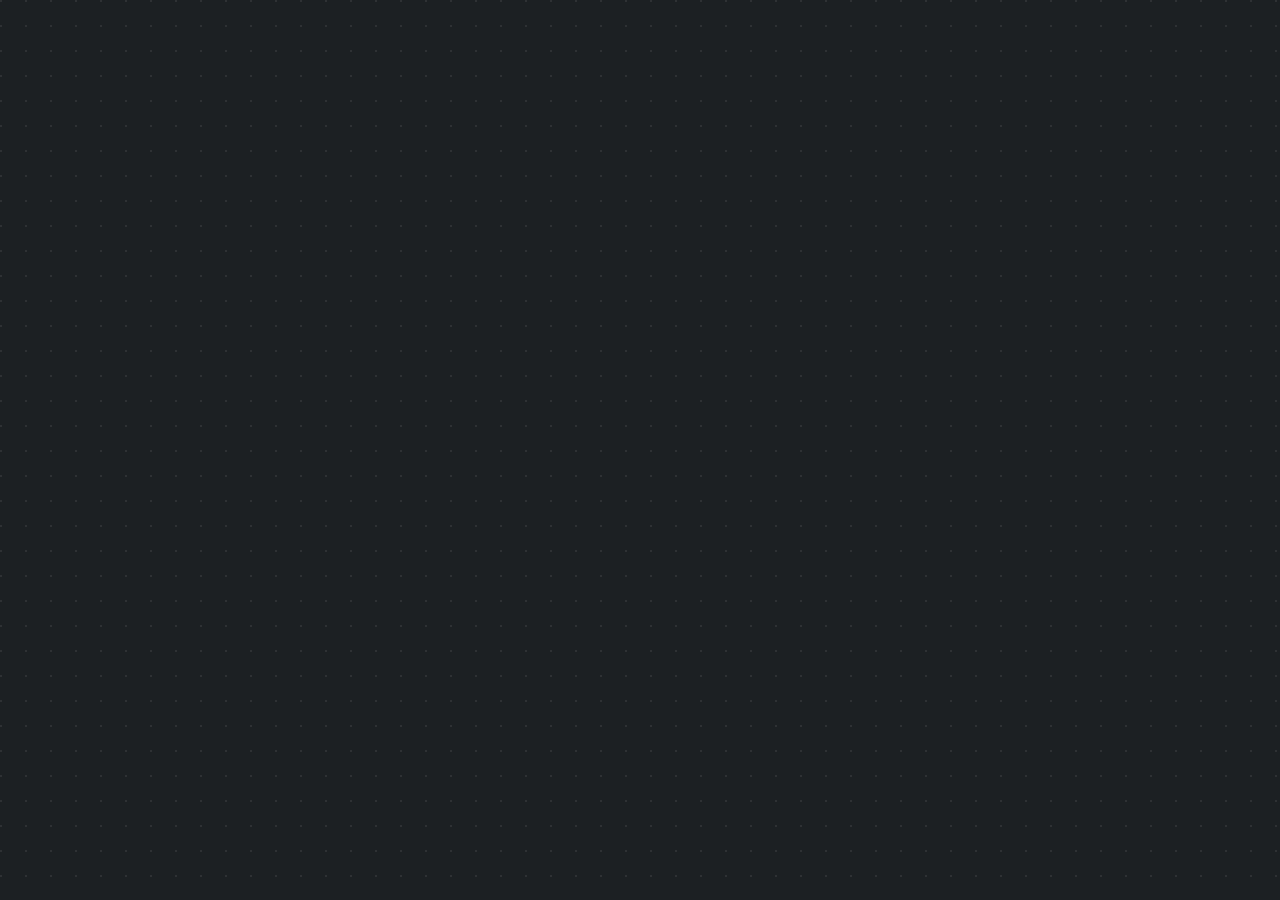
==== index.html @ c599a2c0 "init: project setup" ====
<!DOCTYPE html>
<html lang="en">
<head>
    <meta charset="UTF-8">
    <meta name="viewport" content="width=device-width, initial-scale=1.0">
    <title>CV</title>
    <link rel="stylesheet" href="style.css">
</head>
<body>
    
</body>
</html>
---- style.css ----
:root {
  --bg-color: #1c2023;
  --card-bg-color: #151716;
  --text-primary: #e0e0e0;
  --text-secondary: #a0a0a0;
  --accent-color-1: #00bfff;
  --accent-color-2: #bb9af7;
  --border-color-hover: rgba(255, 255, 255, 0.3);
}

* {
  margin: 0;
  padding: 0;
  box-sizing: border-box;
}

body {
  background-color: var(--bg-color);
  background-image: radial-gradient(
    circle at 1px 1px,
    rgba(255, 255, 255, 0.08) 1px,
    transparent 0
  );
  background-size: 25px 25px;
  color: var(--text-primary);
  font-family: "Inter", -apple-system, BlinkMacSystemFont, "Segoe UI", Roboto,
    sans-serif;
  display: flex;
  justify-content: center;
  align-items: center;
  min-height: 100vh;
  padding: 2rem;
}

.container {
  display: flex;
  align-items: center;
  justify-content: center;
  gap: 4rem;
  max-width: 1200px;
  width: 100%;
}

.info-column {
  max-width: 450px;
  display: flex;
  flex-direction: column;
  gap: 1.5rem;
}

.name {
  font-size: 4rem;
  font-weight: 800;
  letter-spacing: -2px;
  animation: neon-glow 3s ease-in-out infinite;
}

.title {
  font-size: 1.5rem;
  font-weight: 500;
  color: var(--accent-color-1);
}

.bio {
  font-size: 1.1rem;
  line-height: 1.6;
  color: var(--text-secondary);
}

.social-links {
  display: flex;
  gap: 1.5rem;
  margin-top: 1rem;
}

.social-links a {
  color: var(--text-secondary);
  transition: color 0.3s ease, transform 0.3s ease;
}

.social-links a:hover {
  color: var(--accent-color-1);
  transform: translateY(-3px);
}

.video-column {
  flex-shrink: 0;
}

.video-card {
  background: var(--card-bg-color);
  border-radius: 40px;
  padding: 1.5rem;
  box-shadow: 0 10px 40px rgba(0, 0, 0, 0.2);
  border: 1px solid transparent;
  transition: transform 0.4s ease-in-out, box-shadow 0.4s ease-in-out,
    border-color 0.4s ease-in-out;
}

.video-card:hover {
  transform: translateY(-8px) scale(1.02);
  box-shadow: 0 20px 50px rgba(0, 0, 0, 0.3);
  border-color: var(--border-color-hover);
}

.rounded-video {
  width: 400px;
  height: 400px;
  border-radius: 50px;
  object-fit: cover;
  display: block;
}

@media (max-width: 900px) {
  .container {
    flex-direction: column;
    text-align: center;
    gap: 3rem;
  }
  .social-links {
    justify-content: center;
  }
  .rounded-video {
    width: 100%;
    max-width: 400px;
    height: auto;
  }
}

.fade-in-up {
  opacity: 0;
  transform: translateY(30px);
  transition: opacity 0.6s ease-out, transform 0.6s ease-out;
}

.fade-in-up.visible {
  opacity: 1;
  transform: translateY(0);
}

.fade-in-up:nth-child(2) {
  transition-delay: 0.2s;
}

@keyframes neon-glow {
  0% {
    text-shadow: 0 0 5px rgba(0, 191, 255, 0.4), 0 0 10px rgba(0, 191, 255, 0.3);
  }
  50% {
    text-shadow: 0 0 8px rgba(0, 191, 255, 0.7), 0 0 20px rgba(0, 191, 255, 0.5),
      0 0 30px rgba(187, 154, 247, 0.2);
  }
  100% {
    text-shadow: 0 0 5px rgba(0, 191, 255, 0.4), 0 0 10px rgba(0, 191, 255, 0.3);
  }
}
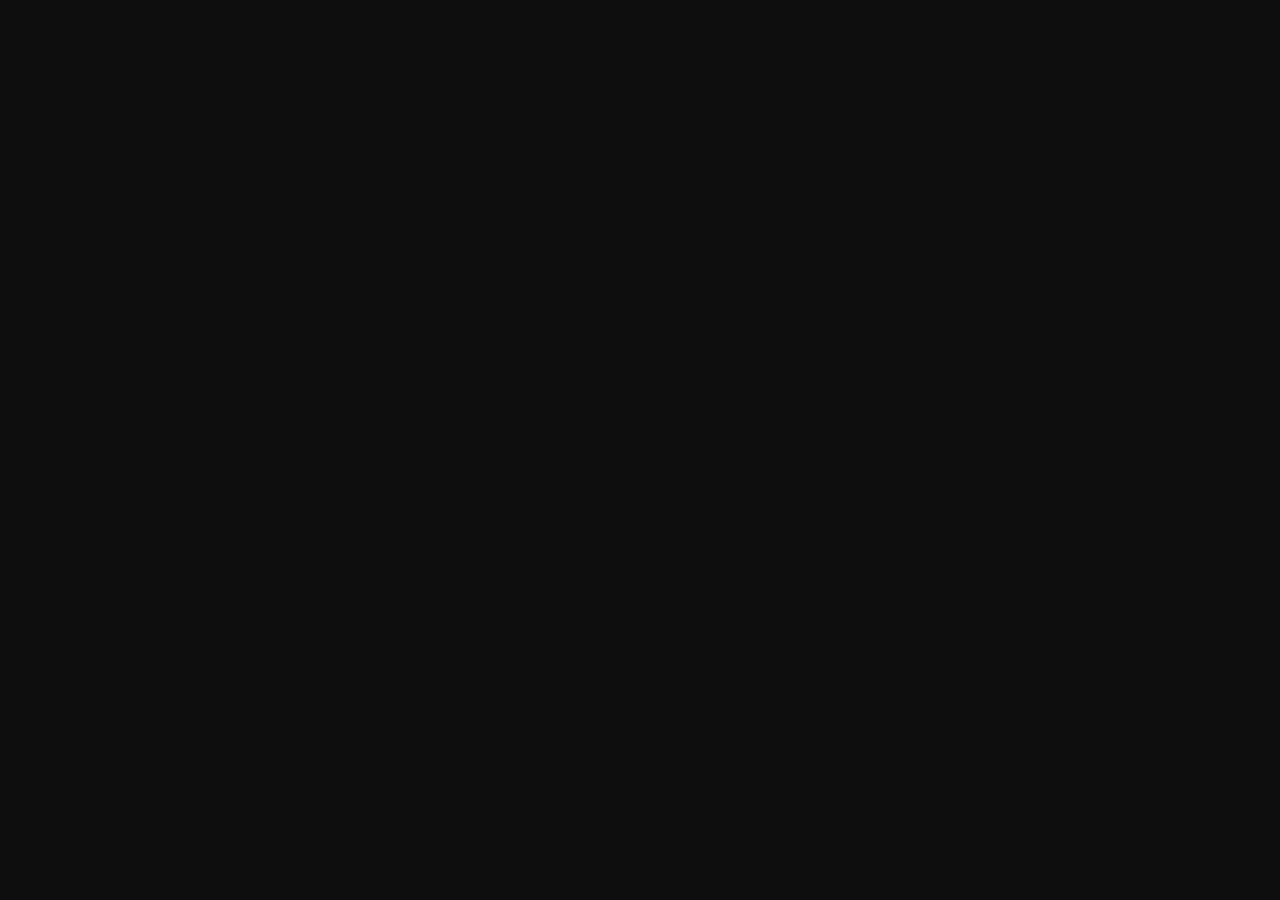
==== commit cfe2a932: "feat: add base styles and connect fonts" ====
--- a/index.html
+++ b/index.html
@@ -5,6 +5,7 @@
     <meta name="viewport" content="width=device-width, initial-scale=1.0">
     <title>CV</title>
     <link rel="stylesheet" href="style.css">
+    <link href="https://fonts.googleapis.com/css2?family=Syne:wght@700;800&family=DM+Mono:wght@300;400&display=swap" rel="stylesheet">
 </head>
 <body>
     
--- a/style.css
+++ b/style.css
@@ -1,156 +1,12 @@
-:root {
-  --bg-color: #1c2023;
-  --card-bg-color: #151716;
-  --text-primary: #e0e0e0;
-  --text-secondary: #a0a0a0;
-  --accent-color-1: #00bfff;
-  --accent-color-2: #bb9af7;
-  --border-color-hover: rgba(255, 255, 255, 0.3);
-}
-
-* {
-  margin: 0;
-  padding: 0;
-  box-sizing: border-box;
+*, *::before, *::after {
+    box-sizing: border-box;
+    margin: 0;
+    padding: 0;
 }
 
 body {
-  background-color: var(--bg-color);
-  background-image: radial-gradient(
-    circle at 1px 1px,
-    rgba(255, 255, 255, 0.08) 1px,
-    transparent 0
-  );
-  background-size: 25px 25px;
-  color: var(--text-primary);
-  font-family: "Inter", -apple-system, BlinkMacSystemFont, "Segoe UI", Roboto,
-    sans-serif;
-  display: flex;
-  justify-content: center;
-  align-items: center;
-  min-height: 100vh;
-  padding: 2rem;
+    font-family: 'DM Mono', monospace;
+    background-color: #0e0e0e;
+    color: #e8e8e8;
 }
 
-.container {
-  display: flex;
-  align-items: center;
-  justify-content: center;
-  gap: 4rem;
-  max-width: 1200px;
-  width: 100%;
-}
-
-.info-column {
-  max-width: 450px;
-  display: flex;
-  flex-direction: column;
-  gap: 1.5rem;
-}
-
-.name {
-  font-size: 4rem;
-  font-weight: 800;
-  letter-spacing: -2px;
-  animation: neon-glow 3s ease-in-out infinite;
-}
-
-.title {
-  font-size: 1.5rem;
-  font-weight: 500;
-  color: var(--accent-color-1);
-}
-
-.bio {
-  font-size: 1.1rem;
-  line-height: 1.6;
-  color: var(--text-secondary);
-}
-
-.social-links {
-  display: flex;
-  gap: 1.5rem;
-  margin-top: 1rem;
-}
-
-.social-links a {
-  color: var(--text-secondary);
-  transition: color 0.3s ease, transform 0.3s ease;
-}
-
-.social-links a:hover {
-  color: var(--accent-color-1);
-  transform: translateY(-3px);
-}
-
-.video-column {
-  flex-shrink: 0;
-}
-
-.video-card {
-  background: var(--card-bg-color);
-  border-radius: 40px;
-  padding: 1.5rem;
-  box-shadow: 0 10px 40px rgba(0, 0, 0, 0.2);
-  border: 1px solid transparent;
-  transition: transform 0.4s ease-in-out, box-shadow 0.4s ease-in-out,
-    border-color 0.4s ease-in-out;
-}
-
-.video-card:hover {
-  transform: translateY(-8px) scale(1.02);
-  box-shadow: 0 20px 50px rgba(0, 0, 0, 0.3);
-  border-color: var(--border-color-hover);
-}
-
-.rounded-video {
-  width: 400px;
-  height: 400px;
-  border-radius: 50px;
-  object-fit: cover;
-  display: block;
-}
-
-@media (max-width: 900px) {
-  .container {
-    flex-direction: column;
-    text-align: center;
-    gap: 3rem;
-  }
-  .social-links {
-    justify-content: center;
-  }
-  .rounded-video {
-    width: 100%;
-    max-width: 400px;
-    height: auto;
-  }
-}
-
-.fade-in-up {
-  opacity: 0;
-  transform: translateY(30px);
-  transition: opacity 0.6s ease-out, transform 0.6s ease-out;
-}
-
-.fade-in-up.visible {
-  opacity: 1;
-  transform: translateY(0);
-}
-
-.fade-in-up:nth-child(2) {
-  transition-delay: 0.2s;
-}
-
-@keyframes neon-glow {
-  0% {
-    text-shadow: 0 0 5px rgba(0, 191, 255, 0.4), 0 0 10px rgba(0, 191, 255, 0.3);
-  }
-  50% {
-    text-shadow: 0 0 8px rgba(0, 191, 255, 0.7), 0 0 20px rgba(0, 191, 255, 0.5),
-      0 0 30px rgba(187, 154, 247, 0.2);
-  }
-  100% {
-    text-shadow: 0 0 5px rgba(0, 191, 255, 0.4), 0 0 10px rgba(0, 191, 255, 0.3);
-  }
-}
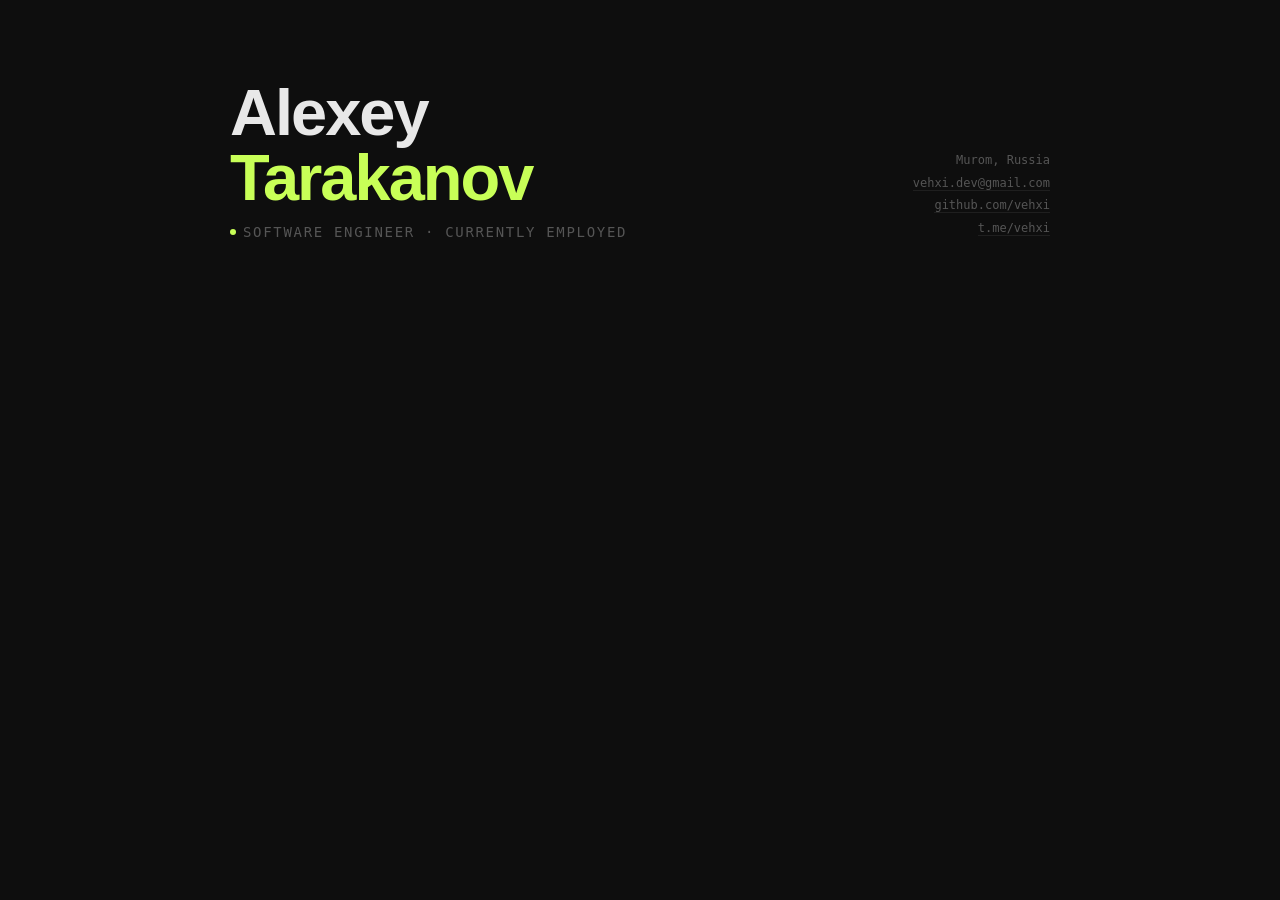
==== commit 6ed60f9b: "feat: add header section" ====
--- a/index.html
+++ b/index.html
@@ -8,6 +8,25 @@
     <link href="https://fonts.googleapis.com/css2?family=Syne:wght@700;800&family=DM+Mono:wght@300;400&display=swap" rel="stylesheet">
 </head>
 <body>
-    
+    <div class="container">
+        <header>
+            <div>
+                <h1 class="name">Alexey<br><span>Tarakanov</span></h1>
+                <div class="title-badge">Software Engineer · Currently employed</div>
+            </div>
+            <div class="header-contacts">
+                <div>Murom, Russia</div>
+                <div><a href="mailto:vehxi.dev@gmail.com">vehxi.dev@gmail.com</a></div>
+                <div><a href="https://github.com/vehxi" target="_blank">github.com/vehxi</a></div>
+                <div><a href="https://www.t.me/vehxi" target="_blank">t.me/vehxi</a></div>
+            </div>
+        </header>
+        <main>
+
+        </main>
+        <footer>
+
+        </footer>
+    </div>
 </body>
 </html>
--- a/style.css
+++ b/style.css
@@ -10,3 +10,74 @@
     color: #e8e8e8;
 }
 
+.container {
+    max-width: 900px;
+    margin: 0 auto;
+    padding: 80px 40px 120px;
+}
+
+header {
+    display: flex;
+    justify-content: space-between;
+    align-items: flex-end;
+}
+
+.name {
+    font-family: 'Syne', sans-serif;
+    font-size: 65px;
+    font-weight: 800;
+    line-height: 1;
+    letter-spacing: -2px;
+    color: #e8e8e8;
+}
+
+.name span {
+    color: #c8ff57;
+}
+
+.header-contacts {
+    display: flex;
+    flex-direction: column;
+    align-items:flex-end;
+    font-size: 12px;
+    color: #555;
+    line-height: 1.9;
+}
+
+.header-contacts a {
+    color: #555;
+    text-decoration: none;
+    border-bottom: 1px solid #1f1f1f;
+    transition: color .2s, border-color .2s;
+}
+
+.header-contacts a:hover {
+    color: #c8ff57;
+    border-color: #c8ff57;
+}
+
+.title-badge {
+    display: inline-flex;
+    align-items: center;
+    gap: 7px;
+    margin-top: 14px;
+    font-size: 14px;
+    letter-spacing: .12em;
+    text-transform: uppercase;
+    color: #555;
+}
+
+.title-badge::before {
+    content: '';
+    display: inline-block;
+    width: 6px;
+    height: 6px;
+    border-radius: 50%;
+    background-color: #c8ff57;
+    animation: pulse 2s infinite;
+}
+
+@keyframes pulse {
+    0%, 100% { opacity: 1; }
+    50% { opacity: .3; }
+}
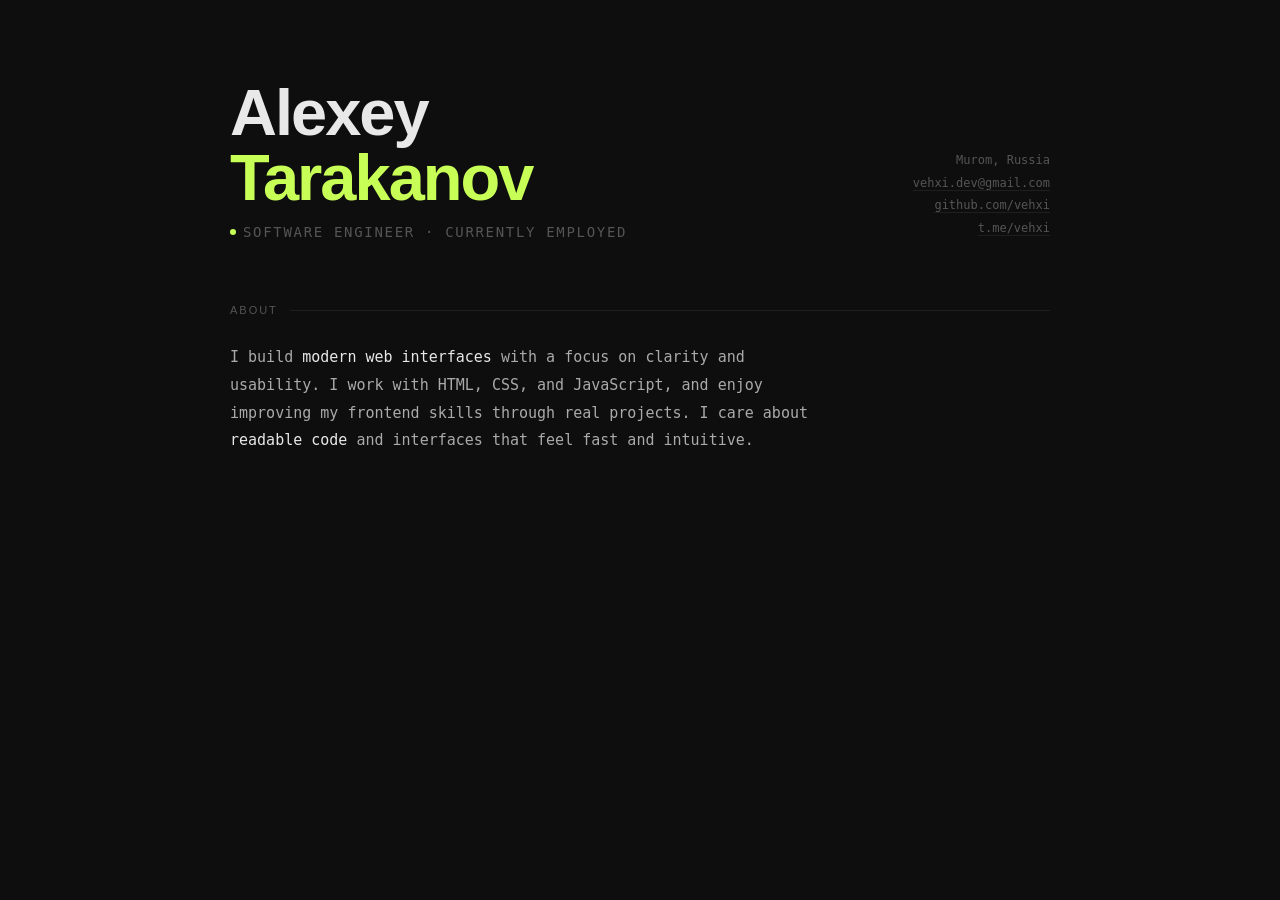
==== commit 5963653e: "feat: add about section" ====
--- a/index.html
+++ b/index.html
@@ -22,7 +22,10 @@
             </div>
         </header>
         <main>
-
+            <section class="about">
+                <h2 class="section-label">About</h2>
+                <p>I build <span>modern web interfaces</span> with a focus on clarity and usability. I work with HTML, CSS, and JavaScript, and enjoy improving my frontend skills through real projects. I care about <span>readable code</span> and interfaces that feel fast and intuitive.</p>
+            </section>
         </main>
         <footer>
 
--- a/style.css
+++ b/style.css
@@ -80,4 +80,38 @@
 @keyframes pulse {
     0%, 100% { opacity: 1; }
     50% { opacity: .3; }
+}
+
+.about {
+    margin-top: 64px;
+}
+
+.section-label {
+    display: flex;
+    font-family: 'Syne', sans-serif;
+    font-size: 11px;
+    font-weight: 500;
+    text-transform: uppercase;
+    letter-spacing: .18em;
+    margin-bottom: 28px;
+    color: #555;
+    align-items: center;
+    gap: 12px;
+}
+
+.section-label::after {
+    content: '';
+    flex-grow: 1;
+    height: 1px;
+    background-color: #1f1f1f;
+}
+
+.about p {
+    font-size: 15px;
+    line-height: 1.85;
+    color: #aaa;
+    max-width: 600px;
+}
+.about p span {
+    color: #e8e8e8
 }
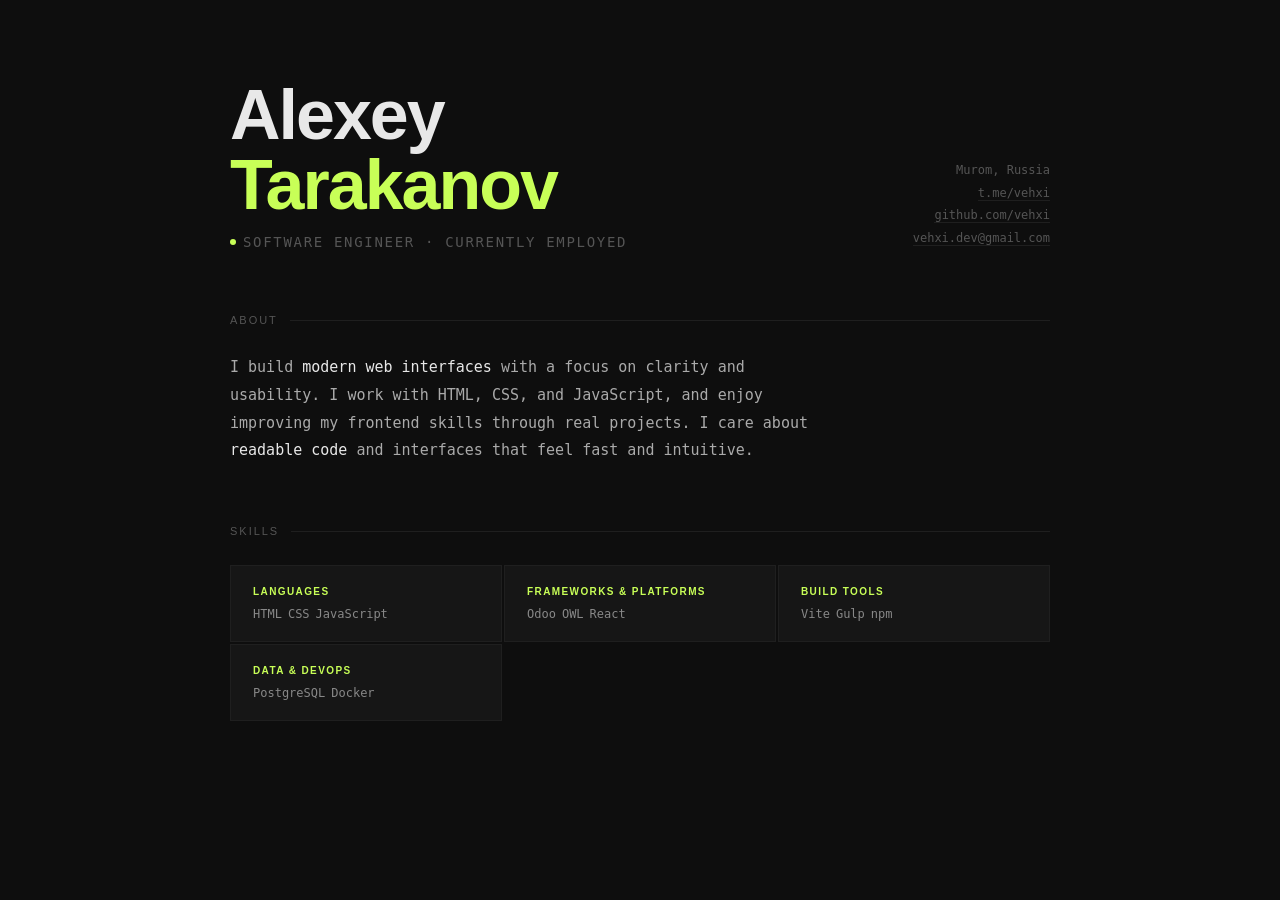
==== commit 55a1f91b: "feat: add skills section" ====
--- a/index.html
+++ b/index.html
@@ -16,16 +16,55 @@
             </div>
             <div class="header-contacts">
                 <div>Murom, Russia</div>
+                <div><a href="https://www.t.me/vehxi" target="_blank">t.me/vehxi</a></div>
+                <div><a href="https://github.com/vehxi" target="_blank">github.com/vehxi</a></div>
                 <div><a href="mailto:vehxi.dev@gmail.com">vehxi.dev@gmail.com</a></div>
-                <div><a href="https://github.com/vehxi" target="_blank">github.com/vehxi</a></div>
-                <div><a href="https://www.t.me/vehxi" target="_blank">t.me/vehxi</a></div>
             </div>
         </header>
         <main>
+
             <section class="about">
                 <h2 class="section-label">About</h2>
                 <p>I build <span>modern web interfaces</span> with a focus on clarity and usability. I work with HTML, CSS, and JavaScript, and enjoy improving my frontend skills through real projects. I care about <span>readable code</span> and interfaces that feel fast and intuitive.</p>
             </section>
+
+            <section class="skills">
+                <h2 class="section-label">Skills</h2>
+                <div class="skills-grid">
+                    <div class="skill-group">
+                        <h3>Languages</h3>
+                        <div class="skill-list">
+                            <span>HTML</span>
+                            <span>CSS</span>
+                            <span>JavaScript</span>
+                        </div>
+                    </div>
+                    <div class="skill-group">
+                        <h3>Frameworks & Platforms</h3>
+                        <div class="skill-list">
+                            <span>Odoo</span>
+                            <span>OWL</span>
+                            <span>React</span>
+                        </div>
+                    </div>
+                    <div class="skill-group">
+                        <h3>Build Tools</h3>
+                        <div class="skill-list">
+                            <span>Vite</span>
+                            <span>Gulp</span>
+                            <span>npm</span>
+                        </div>
+                    </div>
+                    <div class="skill-group">
+                        <h3>Data & DevOps</h3>
+                        <div class="skill-list">
+                            <span>PostgreSQL</span>
+                            <span>Docker</span>
+                        </div>
+                    </div>
+                </div>
+            </section>
+
         </main>
         <footer>
 
--- a/style.css
+++ b/style.css
@@ -24,7 +24,7 @@
 
 .name {
     font-family: 'Syne', sans-serif;
-    font-size: 65px;
+    font-size: 70px;
     font-weight: 800;
     line-height: 1;
     letter-spacing: -2px;
@@ -114,4 +114,53 @@
 }
 .about p span {
     color: #e8e8e8
+}
+
+.skills {
+    margin-top: 60px;
+}
+
+.skills-grid {
+    display: grid;
+    grid-template-columns: repeat(auto-fill, minmax(220px, 1fr));
+    gap: 2px;
+}
+
+.skill-group {
+    background-color: #161616;
+    padding: 20px 22px;
+    border: 1px solid #1f1f1f;
+    transition: border-color .25s, background .25s;
+    cursor: default;
+}
+
+.skill-group:hover {
+    border-color: #c8ff57;
+    background-color: #1a1f10;
+}
+
+.skill-group h3 {
+    font-family: 'Syne', sans-serif;
+    font-size: 10px;
+    font-weight: 700;
+    letter-spacing: .14em;
+    text-transform: uppercase;
+    color: #c8ff57;
+    margin-bottom: 10px;
+}
+
+.skill-list {
+    display: flex;
+    flex-wrap: wrap;
+    gap: 6px;
+}
+
+.skill-list span {
+    font-size: 12px;
+    color: #888;
+    transition: color .2s;
+}
+
+.skill-group:hover .skill-list span {
+    color: #e8e8e8;
 }
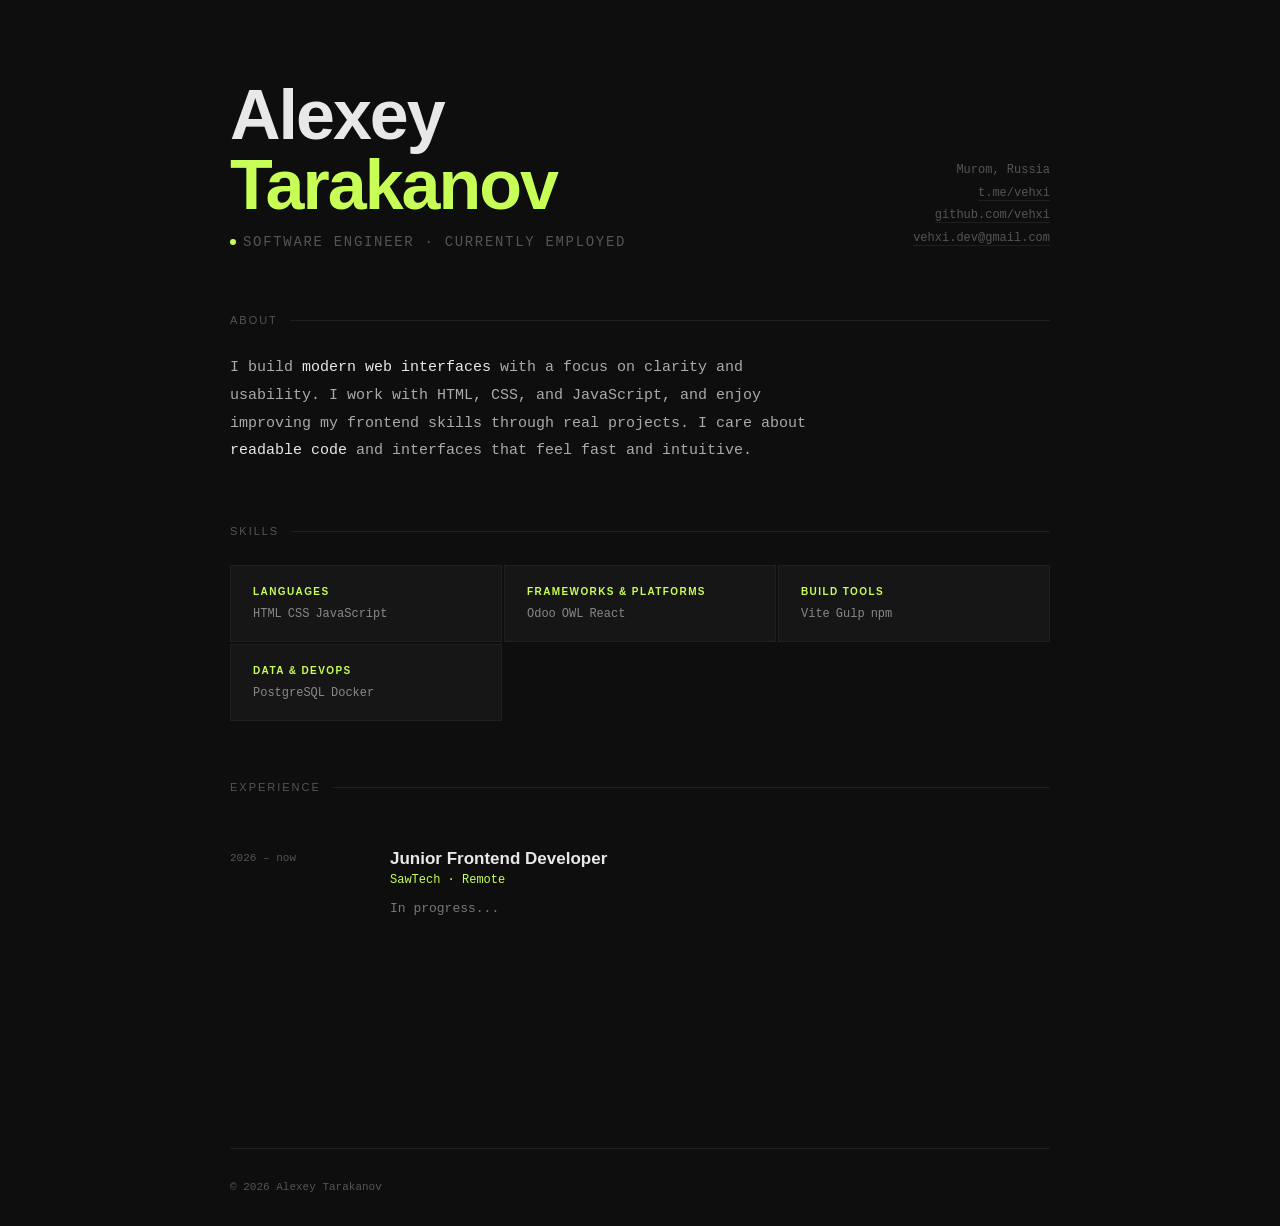
==== commit a9f8e7a3: "fix: sticky footer" ====
--- a/index.html
+++ b/index.html
@@ -65,9 +65,21 @@
                 </div>
             </section>
 
+            <section class="experience">
+                <h2 class="section-label">Experience</h2>
+
+                <div class="exp-item">
+                    <div class="exp-period">2026 – now</div>
+                    <div>
+                        <div class="exp-role">Junior Frontend Developer</div>
+                        <div class="exp-company">SawTech · Remote</div>
+                        <p class="exp-desc">In progress...</p>
+                    </div>
+                </div>
+                
         </main>
         <footer>
-
+            <p>© 2026 Alexey Tarakanov</p>
         </footer>
     </div>
 </body>
--- a/style.css
+++ b/style.css
@@ -5,21 +5,30 @@
 }
 
 body {
+    min-height: 100vh;
     font-family: 'DM Mono', monospace;
     background-color: #0e0e0e;
     color: #e8e8e8;
 }
 
 .container {
+    display: flex;
+    flex-direction: column;
+    min-height: 100vh;
     max-width: 900px;
     margin: 0 auto;
-    padding: 80px 40px 120px;
+    padding: 80px 40px 0;
 }
 
 header {
     display: flex;
     justify-content: space-between;
     align-items: flex-end;
+}
+
+main {
+    flex: 1;
+    padding-bottom: 120px;
 }
 
 .name {
@@ -163,4 +172,56 @@
 
 .skill-group:hover .skill-list span {
     color: #e8e8e8;
+}
+
+.experience {
+    margin-top: 60px;
+}
+
+.exp-item {
+    display: grid;
+    grid-template-columns: 120px 1fr;
+    gap: 24px 40px;
+    padding: 28px 0;
+    border-bottom: 1px solid #1f1f1f;
+}
+
+.exp-item:last-child {
+    border-bottom: none;
+}
+
+.exp-period {
+    font-size: 11px;
+    color: #555;
+    padding-top: 3px;
+}
+
+.exp-role {
+    font-family: 'Syne', sans-serif;
+    font-size: 17px;
+    font-weight: 700;
+    color: #e8e8e8;
+    margin-bottom: 4px;
+}
+
+.exp-company {
+    font-size: 12px;
+    color: #c8ff57;
+    margin-bottom: 10px;
+}
+
+.exp-desc {
+    font-size: 13px;
+    color: #777;
+    line-height: 1.8;
+}
+
+footer {
+    margin-top: 80px;
+    padding: 32px 0;
+    border-top: 1px solid #1f1f1f;
+    display: flex;
+    align-items: center;
+    font-size: 11px;
+    color: #555;
 }
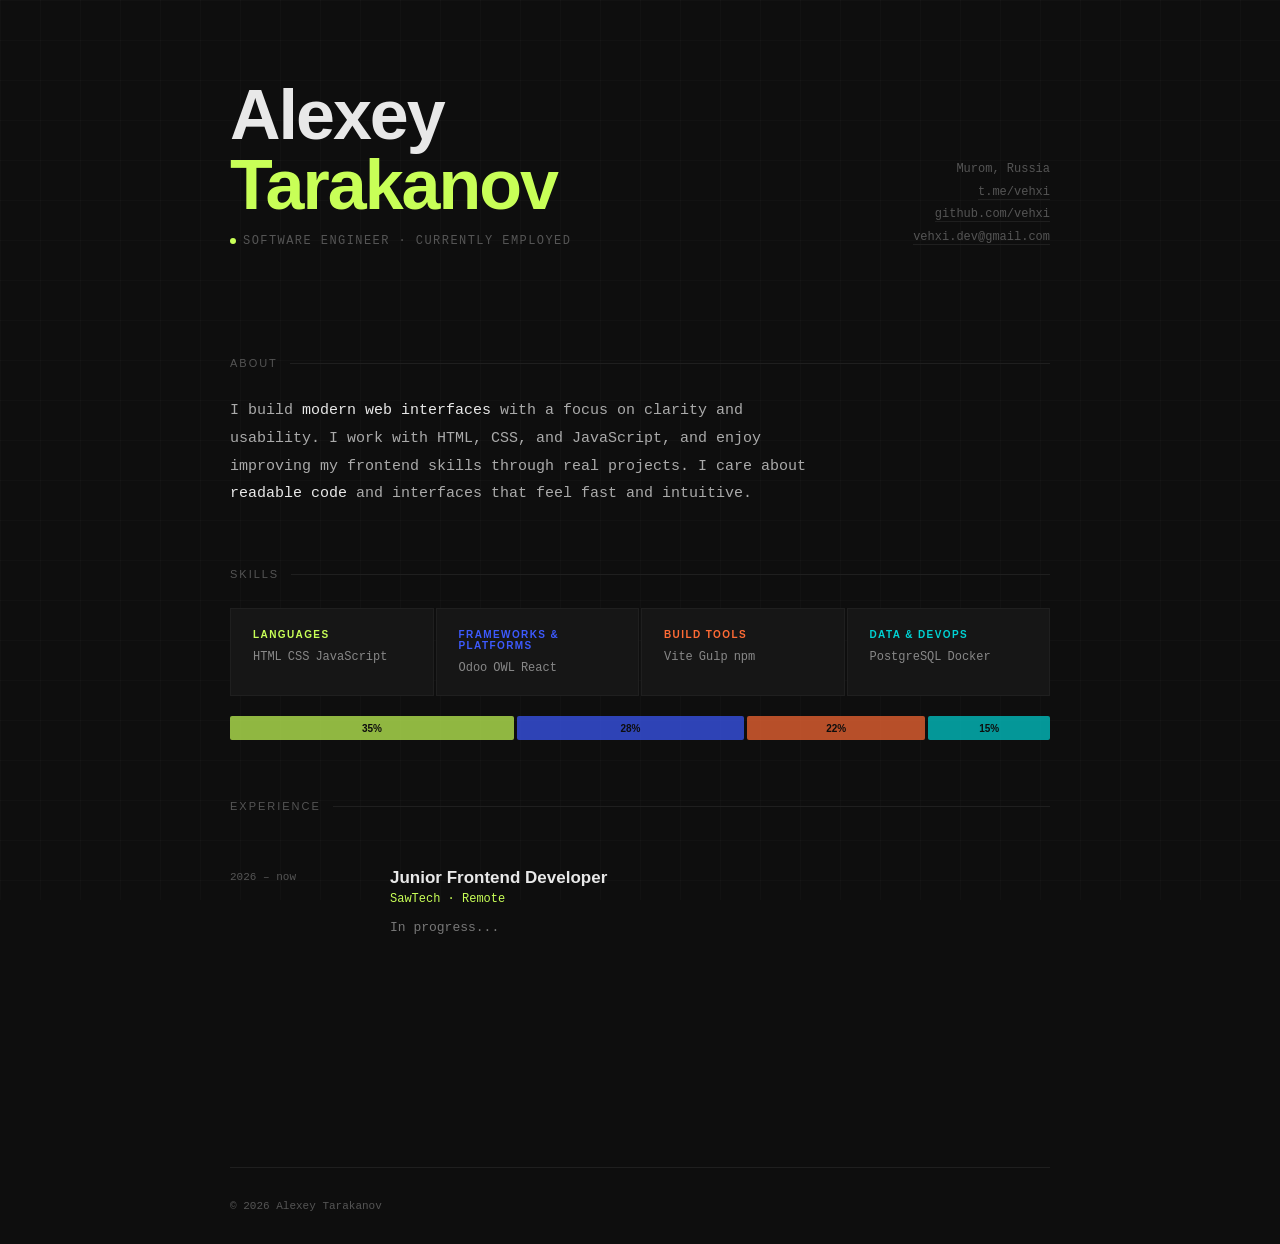
==== commit 56152d2d: "feat: add stack bar to skills section" ====
--- a/index.html
+++ b/index.html
@@ -32,7 +32,7 @@
                 <h2 class="section-label">Skills</h2>
                 <div class="skills-grid">
                     <div class="skill-group">
-                        <h3>Languages</h3>
+                        <h3 style="color:#c8ff57">Languages</h3>
                         <div class="skill-list">
                             <span>HTML</span>
                             <span>CSS</span>
@@ -40,7 +40,7 @@
                         </div>
                     </div>
                     <div class="skill-group">
-                        <h3>Frameworks & Platforms</h3>
+                        <h3 style="color:#3d5afe">Frameworks & Platforms</h3>
                         <div class="skill-list">
                             <span>Odoo</span>
                             <span>OWL</span>
@@ -48,7 +48,7 @@
                         </div>
                     </div>
                     <div class="skill-group">
-                        <h3>Build Tools</h3>
+                        <h3 style="color:#ff6b35">Build Tools</h3>
                         <div class="skill-list">
                             <span>Vite</span>
                             <span>Gulp</span>
@@ -56,12 +56,18 @@
                         </div>
                     </div>
                     <div class="skill-group">
-                        <h3>Data & DevOps</h3>
+                        <h3 style="color:#00d2d3">Data & DevOps</h3>
                         <div class="skill-list">
                             <span>PostgreSQL</span>
                             <span>Docker</span>
                         </div>
                     </div>
+                </div>
+                <div class="stack-bar">
+                    <div class="stack-item" style="width:35%;background:#c8ff57" title="Languages">35%</div>
+                    <div class="stack-item" style="width:28%;background:#3d5afe" title="Frameworks & Platforms">28%</div>
+                    <div class="stack-item" style="width:22%;background:#ff6b35" title="Build Tools">22%</div>
+                    <div class="stack-item" style="width:15%;background:#00d2d3" title="Data & DevOps">15%</div>
                 </div>
             </section>
 
@@ -76,7 +82,7 @@
                         <p class="exp-desc">In progress...</p>
                     </div>
                 </div>
-                
+
         </main>
         <footer>
             <p>© 2026 Alexey Tarakanov</p>
--- a/style.css
+++ b/style.css
@@ -11,7 +11,21 @@
     color: #e8e8e8;
 }
 
+body::before {
+    content: '';
+    position: fixed;
+    inset: 0;
+    background-image:
+      linear-gradient(rgba(255,255,255,.018) 1px, transparent 1px),
+      linear-gradient(90deg, rgba(255,255,255,.018) 1px, transparent 1px);
+    background-size: 40px 40px;
+    pointer-events: none;
+    z-index: 0;
+}
+
 .container {
+    position: relative;
+    z-index: 1;
     display: flex;
     flex-direction: column;
     min-height: 100vh;
@@ -24,6 +38,10 @@
     display: flex;
     justify-content: space-between;
     align-items: flex-end;
+    padding-bottom: 48px;
+    opacity: 0;
+    transform: translateY(20px);
+    animation: fadeUp .6s ease forwards;
 }
 
 main {
@@ -33,7 +51,7 @@
 
 .name {
     font-family: 'Syne', sans-serif;
-    font-size: 70px;
+    font-size: clamp(40px, 7vw, 70px);
     font-weight: 800;
     line-height: 1;
     letter-spacing: -2px;
@@ -47,7 +65,7 @@
 .header-contacts {
     display: flex;
     flex-direction: column;
-    align-items:flex-end;
+    align-items: flex-end;
     font-size: 12px;
     color: #555;
     line-height: 1.9;
@@ -70,7 +88,7 @@
     align-items: center;
     gap: 7px;
     margin-top: 14px;
-    font-size: 14px;
+    font-size: 12px;
     letter-spacing: .12em;
     text-transform: uppercase;
     color: #555;
@@ -79,6 +97,7 @@
 .title-badge::before {
     content: '';
     display: inline-block;
+    flex-shrink: 0;
     width: 6px;
     height: 6px;
     border-radius: 50%;
@@ -92,7 +111,11 @@
 }
 
 .about {
-    margin-top: 64px;
+    margin-top: 60px;
+    opacity: 0;
+    transform: translateY(20px);
+    animation: fadeUp .6s ease forwards;
+    animation-delay: .1s;
 }
 
 .section-label {
@@ -121,17 +144,22 @@
     color: #aaa;
     max-width: 600px;
 }
+
 .about p span {
-    color: #e8e8e8
+    color: #e8e8e8;
 }
 
 .skills {
     margin-top: 60px;
+    opacity: 0;
+    transform: translateY(20px);
+    animation: fadeUp .6s ease forwards;
+    animation-delay: .2s;
 }
 
 .skills-grid {
     display: grid;
-    grid-template-columns: repeat(auto-fill, minmax(220px, 1fr));
+    grid-template-columns: repeat(auto-fill, minmax(200px, 1fr));
     gap: 2px;
 }
 
@@ -176,6 +204,10 @@
 
 .experience {
     margin-top: 60px;
+    opacity: 0;
+    transform: translateY(20px);
+    animation: fadeUp .6s ease forwards;
+    animation-delay: .3s;
 }
 
 .exp-item {
@@ -216,6 +248,36 @@
     line-height: 1.8;
 }
 
+.skill-group h3 {
+    font-family: 'Syne', sans-serif;
+    font-size: 10px;
+    font-weight: 700;
+    letter-spacing: .14em;
+    text-transform: uppercase;
+    margin-bottom: 10px;
+}
+
+.stack-bar {
+    display: flex;
+    gap: 3px;
+    margin-top: 20px;
+}
+
+.stack-item {
+    height: 24px;
+    border-radius: 2px;
+    opacity: .7;
+    transition: opacity .2s, transform .2s;
+    cursor: default;
+    font-size: 10px;
+    color: #0e0e0e;
+    display: flex;
+    align-items: center;
+    justify-content: center;
+    font-family: 'Syne', sans-serif;
+    font-weight: 700;
+}
+
 footer {
     margin-top: 80px;
     padding: 32px 0;
@@ -224,4 +286,43 @@
     align-items: center;
     font-size: 11px;
     color: #555;
+    opacity: 0;
+    transform: translateY(20px);
+    animation: fadeUp .6s ease forwards;
+    animation-delay: .4s;
+}
+
+@keyframes fadeUp {
+    to { opacity: 1; transform: translateY(0); }
+}
+
+@media screen and (max-width: 800px) {
+    .container {
+        padding: 40px 20px 0;
+    }
+
+    header {
+        flex-direction: column;
+        align-items: flex-start;
+        justify-content: normal;
+        gap: 24px;
+        padding-bottom: 32px;
+    }
+
+    .name {
+        font-size: clamp(36px, 10vw, 56px);
+    }
+
+    .header-contacts {
+        align-items: flex-start;
+    }
+
+    .title-badge {
+        align-items: flex-start;
+    }
+
+    .exp-item {
+        grid-template-columns: 1fr;
+        gap: 6px;
+    }
 }
